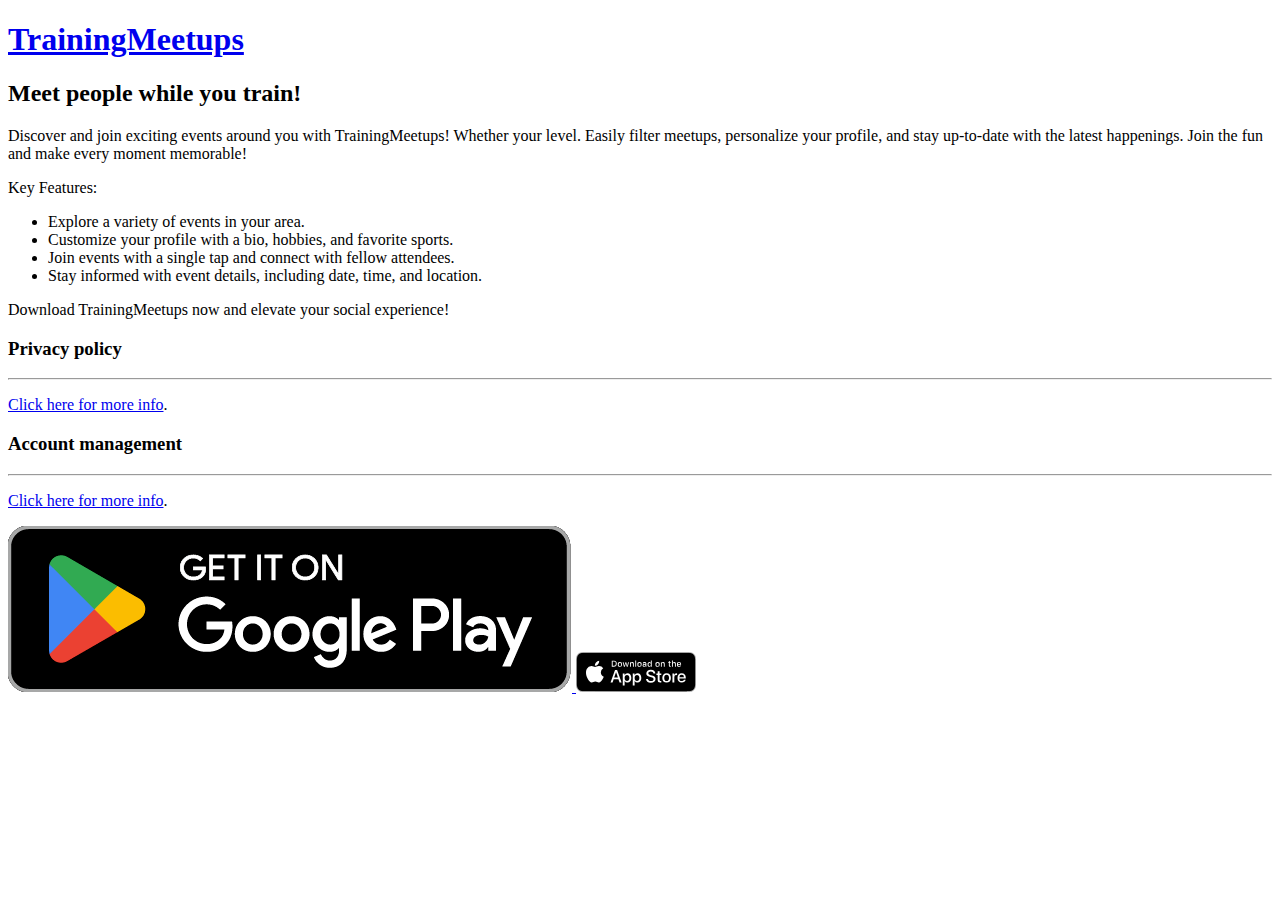
==== index.html @ a0927d87 "Create index.html" ====
<!DOCTYPE html>
<html lang="en-US">
  <head>
    <meta charset='utf-8'>
    <meta http-equiv="X-UA-Compatible" content="IE=edge">
    <meta name="viewport" content="width=device-width, initial-scale=1, maximum-scale=1">
    <link rel="stylesheet" href="/assets/css/style.css?v=fc5f175a786de7dc7ec1343162b3a50df57dc09a" media="screen" type="text/css">
    <link rel="stylesheet" href="/assets/css/print.css" media="print" type="text/css">
    <link rel="shortcut icon" type="image/x-icon" href="assets/images/favicon.ico"/>
   
 <title>TrainingMeetups</title>

  </head>

  <body>
    <header>
      <div class="inner">
        <a href="https://trainingmeetups.github.io/">
          <h1>TrainingMeetups</h1>
        </a>
        <h2>Meet people while you train!</h2>
      </div>
    </header>

    <div id="content-wrapper">
      <div class="inner clearfix">
        <section id="main-content">
          <p>Discover and join exciting events around you with TrainingMeetups! Whether your level. Easily filter meetups, personalize your profile, and stay up-to-date with the latest happenings. Join the fun and make every moment memorable!</p>

<p>Key Features:</p>
<ul>
  <li>Explore a variety of events in your area.</li>
  <li>Customize your profile with a bio, hobbies, and favorite sports.</li>
  <li>Join events with a single tap and connect with fellow attendees.</li>
  <li>Stay informed with event details, including date, time, and location.</li>
</ul>

<p>Download TrainingMeetups now and elevate your social experience!</p>

<h3 id="privacy-policy">Privacy policy</h3>

<hr />

<p><a href="privacyPolicy.html">Click here for more info</a>.</p>

<h3 id="account-management">Account management</h3>

<hr />

<p><a href="accountManagement.html">Click here for more info</a>.</p>

        </section>

        <aside id="sidebar">
            <a href="https://play.google.com/store/apps/details?id=com.xabierjauregi.trainingmeetups" target="_blank" class="buttonPlayStore" >
              <img src="assets/images/google-play-badge.png" alt="Get it on Google Play" />
            </a>
            <a href="https://apps.apple.com/app/id6478928822" target="_blank" class="buttonAppStore">
              <img src="assets/images/app-store-badge.svg" alt="Download on the App Store" />
            </a>
           

          

        </aside>
      </div>
    </div>

  </body>
</html>
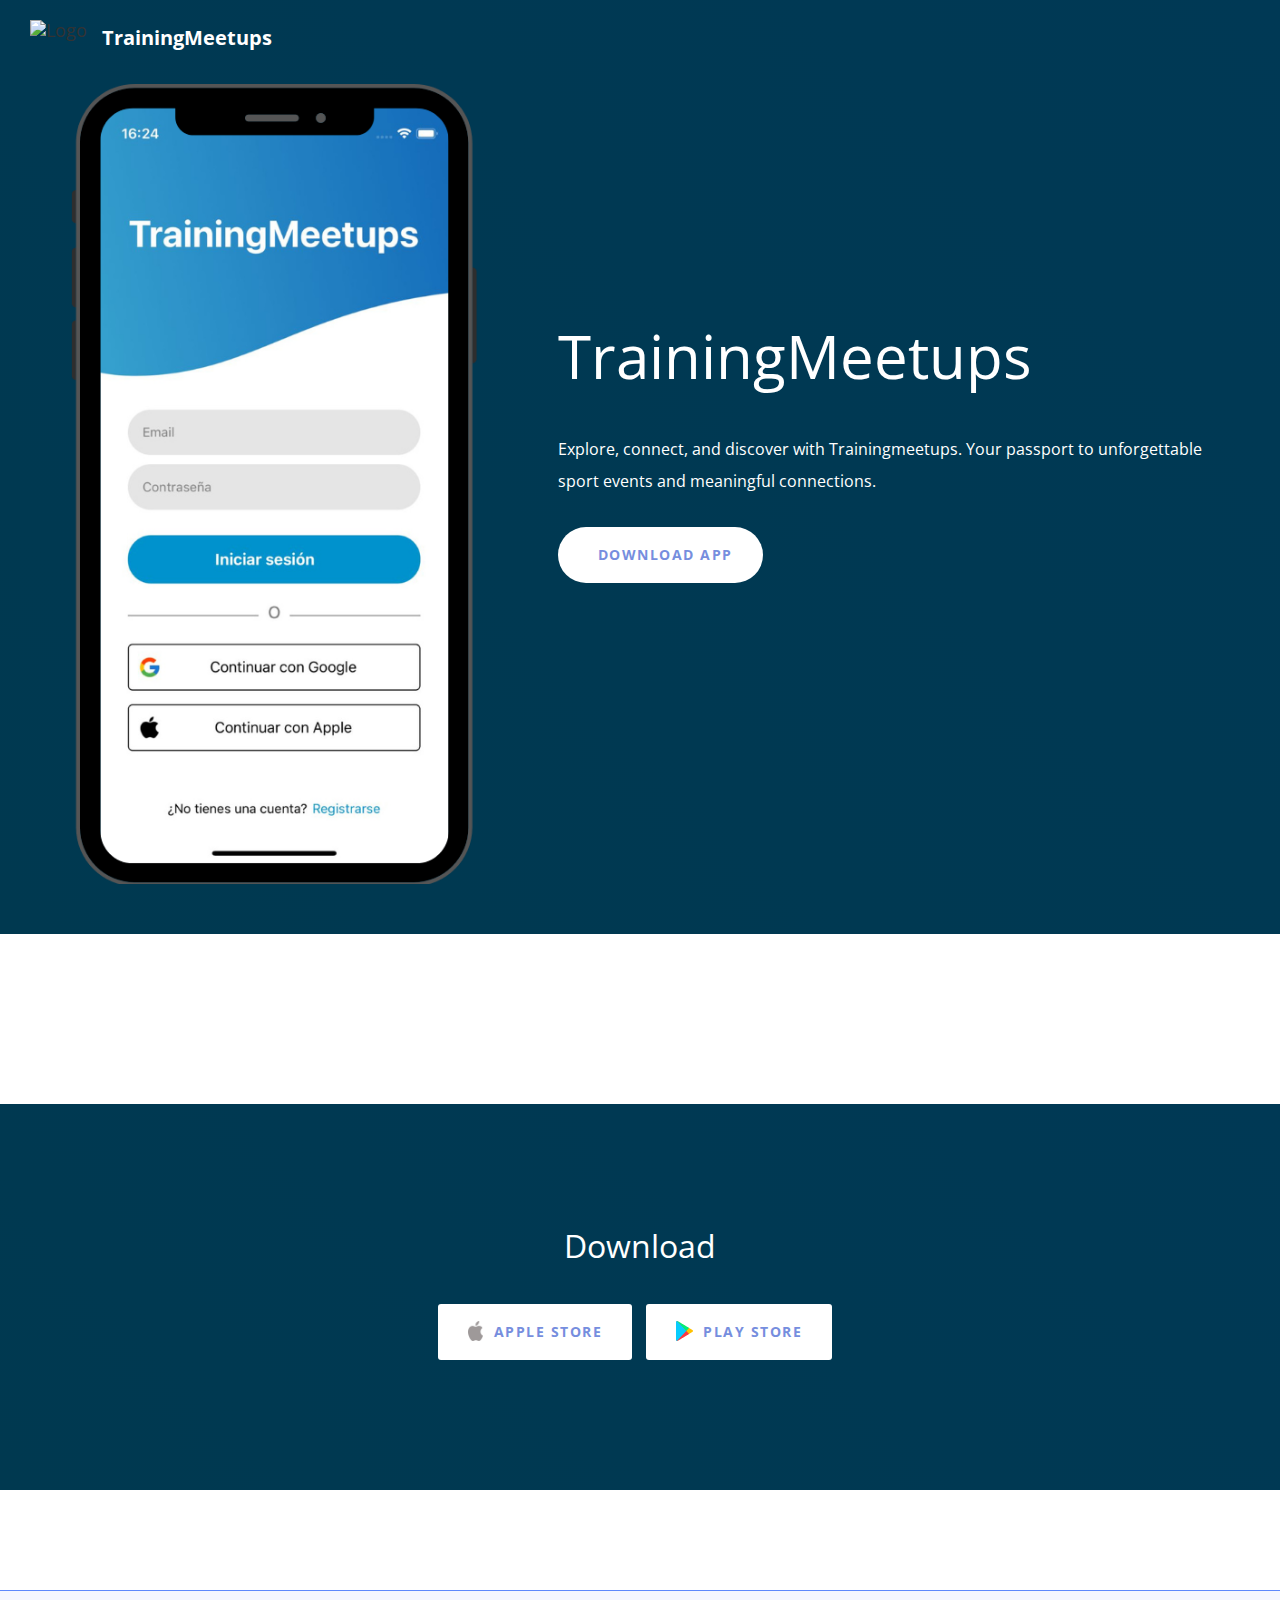
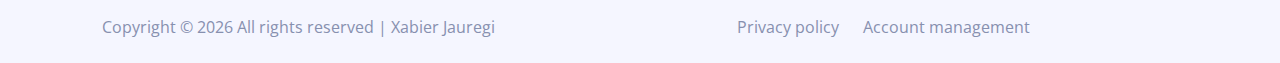
==== commit 3850be39: "update landing page and policy pages" ====
--- a/index.html
+++ b/index.html
@@ -1,71 +1,143 @@
+<!DOCTYPE html>
+<html class="no-js" lang="zxx">
+  <head>
+    <meta charset="utf-8" />
+    <meta name="author" content="Xabier Jauregi" />
+    <meta name="description" content="" />
+    <meta name="keywords" content="HTML,CSS,XML,JavaScript" />
+    <meta http-equiv="x-ua-compatible" content="ie=edge" />
+    <meta name="viewport" content="width=device-width, initial-scale=1.0" />
 
-<!DOCTYPE html>
-<html lang="en-US">
-  <head>
-    <meta charset='utf-8'>
-    <meta http-equiv="X-UA-Compatible" content="IE=edge">
-    <meta name="viewport" content="width=device-width, initial-scale=1, maximum-scale=1">
-    <link rel="stylesheet" href="/assets/css/style.css?v=fc5f175a786de7dc7ec1343162b3a50df57dc09a" media="screen" type="text/css">
-    <link rel="stylesheet" href="/assets/css/print.css" media="print" type="text/css">
-    <link rel="shortcut icon" type="image/x-icon" href="assets/images/favicon.ico"/>
-   
- <title>TrainingMeetups</title>
+    <title>TrainingMeetups</title>
 
+    <link
+      rel="shortcut icon"
+      type="image/ico"
+      href="assets/images/favicon.ico"
+    />
+    <link rel="stylesheet" href="css/bootstrap.min.css" />
+    <link rel="stylesheet" href="css/owl.carousel.min.css" />
+    <link rel="stylesheet" href="css/linearicons.css" />
+    <link rel="stylesheet" href="css/magnific-popup.css" />
+    <link rel="stylesheet" href="css/animate.css" />
+    <link rel="stylesheet" href="css/normalize.css" />
+    <link rel="stylesheet" href="style.css" />
+    <link rel="stylesheet" href="css/responsive.css" />
+    <script src="js/vendor/modernizr-2.8.3.min.js"></script>
   </head>
 
-  <body>
-    <header>
-      <div class="inner">
-        <a href="https://trainingmeetups.github.io/">
-          <h1>TrainingMeetups</h1>
+  <body data-spy="scroll" data-target=".mainmenu-area">
+
+    <nav class="mainmenu-area" data-spy="affix" data-offset-top="200">
+      <div class="container-fluid">
+        <div class="navbar-header">
+
+          <a class="navbar-brand" >
+            <img src="assets/images/favicon.ico" alt="Logo"/>
+           
         </a>
-        <h2>Meet people while you train!</h2>
+        <div class="logo-label-container" >
+          <label class="navbar-brand-label" >TrainingMeetups</label>
+        </div>
+        </div>
+      </div>
+    </nav>
+    <!-- MainMenu-Area-End -->
+    <!-- Home-Area -->
+    <header class="home-area overlay" id="home_page">
+      <div class="container">
+        <div class="row">
+          <div class="col-xs-12 hidden-sm col-md-5">
+            <figure class="mobile-image wow fadeInUp" data-wow-delay="0.2s">
+              <img class="header-img"  src="assets/images/header-mobile.png" alt="" />
+            </figure>
+          </div>
+          <div class="col-xs-12 col-md-7">
+            <div class="space-80 hidden-xs"></div>
+            <h1 class="wow fadeInUp" data-wow-delay="0.4s">TrainingMeetups</h1>
+            <div class="space-20"></div>
+            <div class="desc wow fadeInUp" data-wow-delay="0.6s">
+              <p>
+                Explore, connect, and discover with Trainingmeetups. Your
+                passport to unforgettable sport events and meaningful
+                connections.
+              </p>
+            </div>
+            <div class="space-20"></div>
+            <a href="#download-area-id" class="bttn-white wow fadeInUp" data-wow-delay="0.8s"
+              ><i class="lnr lnr-download"></i>Download App</a
+            >
+          </div>
+        </div>
       </div>
     </header>
+    <!-- Home-Area-End -->
 
-    <div id="content-wrapper">
-      <div class="inner clearfix">
-        <section id="main-content">
-          <p>Discover and join exciting events around you with TrainingMeetups! Whether your level. Easily filter meetups, personalize your profile, and stay up-to-date with the latest happenings. Join the fun and make every moment memorable!</p>
-
-<p>Key Features:</p>
-<ul>
-  <li>Explore a variety of events in your area.</li>
-  <li>Customize your profile with a bio, hobbies, and favorite sports.</li>
-  <li>Join events with a single tap and connect with fellow attendees.</li>
-  <li>Stay informed with event details, including date, time, and location.</li>
-</ul>
-
-<p>Download TrainingMeetups now and elevate your social experience!</p>
-
-<h3 id="privacy-policy">Privacy policy</h3>
-
-<hr />
-
-<p><a href="privacyPolicy.html">Click here for more info</a>.</p>
-
-<h3 id="account-management">Account management</h3>
-
-<hr />
-
-<p><a href="accountManagement.html">Click here for more info</a>.</p>
-
-        </section>
-
-        <aside id="sidebar">
-            <a href="https://play.google.com/store/apps/details?id=com.xabierjauregi.trainingmeetups" target="_blank" class="buttonPlayStore" >
-              <img src="assets/images/google-play-badge.png" alt="Get it on Google Play" />
-            </a>
-            <a href="https://apps.apple.com/app/id6478928822" target="_blank" class="buttonAppStore">
-              <img src="assets/images/app-store-badge.svg" alt="Download on the App Store" />
-            </a>
+    <!-- Download-Area -->
+    <div id="download-area-id" class="download-area overlay">
+      <div class="container">
+        <div class="row">
+          <div class="col-xs-12 col-md-12 section-padding">
+            <h3 class="white-color text-center">Download</h3>
+            <div class="space-20"></div>
+           <div class="col-xs-12 col-md-12 d-flex  text-center" >
+             <a href="https://apps.apple.com/app/id6478928822" class="bttn-white sq" target="_blank"
+              ><img src="assets/images/apple-icon.png" alt="apple icon" /> Apple
+              Store</a
+            >
+            <a href="https://play.google.com/store/apps/details?id=com.xabierjauregi.trainingmeetups" target="_blank" class="bttn-white sq"
+              ><img
+                src="assets/images/play-store-icon.png"
+                alt="Play Store Icon"
+              />
+              Play Store</a
+            >
+           </div>
            
-
-          
-
-        </aside>
+          </div>
+        </div>
       </div>
     </div>
+    <!-- Download-Area-End -->
 
+    <!-- Footer-Area -->
+    <footer class="footer-area" id="contact_page">
+      <!-- Footer-Bootom -->
+      <div class="footer-bottom">
+        <div class="container">
+          <div class="row">
+            <div class="col-xs-12 col-md-5">
+              <span
+                >Copyright &copy;
+                <script>
+                  document.write(new Date().getFullYear());
+                </script>
+                All rights reserved | Xabier Jauregi
+              <div class="space-30 hidden visible-xs"></div>
+            </div>
+            <div class="col-xs-12 col-md-7">
+              <div class="footer-menu">
+                <ul>
+                  <li><a href="privacyPolicy.html">Privacy policy</a></li> 
+                  <li><a href="accountManagement.html">Account management</a></li> 
+                </ul>
+              </div>
+            </div>
+          </div>
+        </div>
+      </div>
+      <!-- Footer-Bootom-End -->
+    </footer>
+    <!-- Footer-Area-End -->
+    <!--Vendor-JS-->
+    <script src="js/vendor/jquery-1.12.4.min.js"></script>
+    <script src="js/vendor/jquery-ui.js"></script>
+    <script src="js/vendor/bootstrap.min.js"></script>
+
+    <script src="js/owl.carousel.min.js"></script>
+    <script src="js/scrollUp.min.js"></script>
+    <script src="js/wow.min.js"></script>
+
+    <script src="js/main.js"></script>
   </body>
 </html>
--- a/style.css
+++ b/style.css
@@ -0,0 +1,702 @@
+@import url("https://fonts.googleapis.com/css?family=Open+Sans:300,400,400i,600,700,800");
+
+* {
+  outline: none;
+}
+
+a {
+  text-decoration: none;
+  outline: none;
+  -webkit-transition: 0.4s;
+  -o-transition: 0.4s;
+  transition: 0.4s;
+  color: #333333;
+}
+
+input:focus,
+button:focus,
+a:focus,
+a:hover {
+  text-decoration: none;
+  outline: none;
+  color: #768ede;
+}
+
+img {
+  max-width: 100%;
+  height: auto;
+}
+
+h1,
+h2,
+h3,
+h4,
+h5,
+h6 {
+  margin: 0 0 15px;
+  font-weight: 400;
+  line-height: 1.4em;
+}
+
+h1 {
+  font-size: 60px;
+}
+
+h2 {
+  font-size: 50px;
+}
+
+h3 {
+  font-size: 32px;
+}
+
+body {
+  font-family: "Open Sans", sans-serif;
+  font-weight: 400;
+  font-size: 16px;
+  line-height: 32px;
+  color: #8790af;
+  display: flex;
+  flex-direction: column;
+}
+
+input:-webkit-autofill,
+input:-webkit-autofill:hover,
+input:-webkit-autofill:focus {
+  -webkit-box-shadow: 0 0 0px 1000px white inset !important;
+}
+
+.bttn-white {
+  position: relative;
+  background: rgb(72, 44, 191);
+  background: -webkit-linear-gradient(
+    45deg,
+    rgba(0, 57, 80, 1) 0%,
+    rgba(0, 57, 85) 100%
+  );
+  background: -o-linear-gradient(
+    45deg,
+    rgba(0, 57, 80, 1) 0%,
+    rgba(0, 57, 85) 100%
+  );
+  background: linear-gradient(
+    45deg,
+    rgba(0, 57, 80, 1) 0%,
+    rgba(0, 57, 85) 100%
+  );
+  filter: progid:DXImageTransform.Microsoft.gradient( startColorstr='#482cbf', endColorstr='#6ac6f0', GradientType=1);
+  overflow: hidden;
+  z-index: 1;
+  margin-right: 10px;
+  border: none;
+}
+
+.bttn-white img {
+  height: 20px;
+  margin-right: 5px;
+  margin-top: -5px;
+  display: inline-block;
+}
+
+.bttn-white:before {
+  content: "";
+  position: absolute;
+  left: 0;
+  top: 0;
+  width: 100%;
+  height: 100%;
+  background-color: #ffffff;
+  z-index: -1;
+  -webkit-transition: 0.3s;
+  -o-transition: 0.3s;
+  transition: 0.3s;
+  opacity: 1;
+}
+
+.bttn-white.active,
+.bttn-white:hover {
+  color: #ffffff;
+}
+
+.bttn-white.active:before,
+.bttn-white:hover:before {
+  opacity: 0;
+}
+
+.bttn-default,
+.bttn-white {
+  padding: 12px 30px;
+  background-color: #ffffff;
+  display: inline-block;
+  color: #768ede;
+  text-transform: uppercase;
+  border-radius: 50px;
+  letter-spacing: 1.5px;
+  font-weight: 700;
+  font-size: 14px;
+  -webkit-transition: 0.3s;
+  -o-transition: 0.3s;
+  transition: 0.3s;
+  border: none;
+}
+
+.bttn-default .lnr,
+.bttn-white .lnr {
+  margin-right: 10px;
+}
+
+.bttn-default {
+  padding: 12px 40px;
+  /* Permalink - use to edit and share this gradient: http://colorzilla.com/gradient-editor/#482cbf+0,6ac6f0+100 */
+  background: rgb(72, 44, 191);
+  /* Old browsers */
+  /* FF3.6-15 */
+  background: -webkit-linear-gradient(
+    45deg,
+    rgba(0, 57, 80, 1) 0%,
+    rgba(0, 57, 85) 100%
+  );
+  /* Chrome10-25,Safari5.1-6 */
+  background: -o-linear-gradient(
+    45deg,
+    rgba(0, 57, 80, 1) 0%,
+    rgba(0, 57, 85) 100%
+  );
+  background: linear-gradient(
+    45deg,
+    rgba(0, 57, 80, 1) 0%,
+    rgba(0, 57, 85) 100%
+  );
+  /* W3C, IE10+, FF16+, Chrome26+, Opera12+, Safari7+ */
+  filter: progid:DXImageTransform.Microsoft.gradient( startColorstr='#482cbf', endColorstr='#6ac6f0', GradientType=1);
+  color: #ffffff;
+  -webkit-box-shadow: 0 0 0 0 rgba(0, 0, 0, 0.1);
+  box-shadow: 0 0 0 0 rgba(0, 0, 0, 0.1);
+  -webkit-transform: translateY(0);
+  -ms-transform: translateY(0);
+  transform: translateY(0);
+}
+
+.bttn-default:hover {
+  color: #ffffff;
+  -webkit-box-shadow: 0 25px 50px -20px rgba(0, 0, 0, 0.6);
+  box-shadow: 0 25px 50px -20px rgba(0, 0, 0, 0.6);
+  -webkit-transform: translateY(-5px);
+  -ms-transform: translateY(-5px);
+  transform: translateY(-5px);
+}
+
+.sq {
+  border-radius: 3px !important;
+}
+
+.section-padding-top {
+  padding-top: 120px;
+}
+
+.section-padding {
+  padding-top: 120px;
+  padding-bottom: 120px;
+}
+
+.upper {
+  text-transform: uppercase;
+}
+
+.angle,
+.overlay {
+  position: relative;
+  z-index: 1;
+}
+
+.overlay:before {
+  content: "";
+
+  left: 0;
+  top: 0;
+  width: 100%;
+  height: 100%;
+  /* Permalink - use to edit and share this gradient: http://colorzilla.com/gradient-editor/#482cbf+0,6ac6f0+100 */
+  background: rgb(72, 44, 191);
+  /* Old browsers */
+  /* FF3.6-15 */
+  background: -webkit-linear-gradient(
+    45deg,
+    rgba(0, 57, 80, 1) 0%,
+    rgba(0, 57, 85) 100%
+  );
+  /* Chrome10-25,Safari5.1-6 */
+  background: -o-linear-gradient(
+    45deg,
+    rgba(0, 57, 80, 1) 0%,
+    rgba(0, 57, 85) 100%
+  );
+  background: linear-gradient(
+    45deg,
+    rgba(0, 57, 80, 1) 0%,
+    rgba(0, 57, 85) 100%
+  );
+  /* W3C, IE10+, FF16+, Chrome26+, Opera12+, Safari7+ */
+  filter: progid:DXImageTransform.Microsoft.gradient( startColorstr='#482cbf', endColorstr='#6ac6f0', GradientType=1);
+  opacity: 0.8;
+  /* IE6-9 fallback on horizontal gradient */
+  z-index: -2;
+}
+
+.angle:after {
+  content: "";
+  position: absolute;
+  left: 0;
+  bottom: 0;
+  width: 100%;
+  height: 150px;
+  background: rgba(0, 0, 0, 0) -webkit-linear-gradient(
+      left bottom,
+      #ffffff 50%,
+      transparent 50%
+    ) repeat scroll 0 0;
+  background: rgba(0, 0, 0, 0) -webkit-gradient(
+      linear,
+      left bottom,
+      right top,
+      color-stop(50%, #ffffff),
+      color-stop(50%, transparent)
+    ) repeat scroll 0 0;
+  background: rgba(0, 0, 0, 0) -o-linear-gradient(
+      left bottom,
+      #ffffff 50%,
+      transparent 50%
+    ) repeat scroll 0 0;
+  background: rgba(0, 0, 0, 0)
+    linear-gradient(to right top, #ffffff 50%, transparent 50%) repeat scroll 0
+    0;
+  z-index: -1;
+}
+
+.dark-color {
+  color: #434345;
+}
+
+.blue-color {
+  color: #5e88fc;
+}
+
+.white-color {
+  color: #ffffff !important;
+}
+
+.gray-bg {
+  background-color: #f5f6ff;
+}
+
+.mainmenu-area {
+  position: absolute;
+  left: 0;
+  top: 0;
+  width: 100%;
+  z-index: 9999;
+  padding: 20px 140px 15px 0;
+  background: transparent;
+  -webkit-transition: 0.3s;
+  -o-transition: 0.3s;
+  transition: 0.3s;
+}
+
+.mainmenu-area:before {
+  content: "";
+  position: absolute;
+  left: 0;
+  top: 0;
+  width: 100%;
+  height: 100%;
+  background: rgb(72, 44, 191);
+  background: -webkit-linear-gradient(
+    45deg,
+    rgba(0, 57, 80, 1) 0%,
+    rgba(0, 57, 85) 100%
+  );
+  background: -o-linear-gradient(
+    45deg,
+    rgba(0, 57, 80, 1) 0%,
+    rgba(0, 57, 85) 100%
+  );
+  background: linear-gradient(
+    45deg,
+    rgba(0, 57, 80, 1) 0%,
+    rgba(0, 57, 85) 100%
+  );
+  filter: progid:DXImageTransform.Microsoft.gradient( startColorstr='#482cbf', endColorstr='#6ac6f0', GradientType=1);
+  z-index: -1;
+  opacity: 0;
+  -webkit-transition: 0.3s;
+  -o-transition: 0.3s;
+  transition: 0.3s;
+}
+
+.mainmenu-area.affix {
+  position: fixed;
+  top: 0;
+}
+
+.mainmenu-area.affix:before {
+  opacity: 1;
+}
+
+.mainmenu-area ul.mainmenu {
+  text-align: center;
+  float: none;
+  display: block;
+}
+
+.mainmenu-area ul.mainmenu li {
+  float: none;
+  display: inline-block;
+  text-align: center;
+}
+
+.mainmenu-area ul.nav.navbar-nav li a {
+  color: #ffffff;
+  padding: 10px 2px;
+  text-transform: capitalize;
+  background: transparent;
+  font-weight: 600;
+  border-bottom: 2px solid transparent;
+  margin: 0 15px;
+}
+
+.mainmenu-area ul.nav.navbar-nav li a:hover,
+.mainmenu-area ul.nav.navbar-nav li.active a {
+  border-bottom-color: #ffffff;
+}
+
+.navbar-header {
+  display: flex;
+  flex-direction: row;
+}
+
+.mainmenu-area .navbar-brand {
+  height: auto;
+  padding: 0 15px;
+}
+
+.mainmenu-area .navbar-brand img {
+  height: 40px;
+}
+
+.mainmenu-area .logo-label-container {
+  color: #ffffff;
+  height: 40px;
+  display: flex;
+  align-items: center;
+}
+
+.mainmenu-area .navbar-brand-label {
+  color: #ffffff;
+  font-size: 20px;
+}
+
+.page-title .title {
+  position: relative;
+  display: inline-block;
+  text-transform: uppercase;
+  letter-spacing: 1.5px;
+  color: #8790af;
+  font-weight: 600;
+}
+
+.text-center.page-title .title:before,
+.page-title .title:after {
+  content: "";
+  width: 50px;
+  height: 1px;
+  display: inline-block;
+  background-color: #e1e1e1;
+  margin: 0 15px;
+  -webkit-transform: translateY(-4px);
+  -ms-transform: translateY(-4px);
+  transform: translateY(-4px);
+}
+
+.policy-area {
+  width: 100%;
+  height: 100%;
+  min-height: 100vh;
+  color: #ffffff;
+  padding-bottom: 50px;
+  background: rgb(72, 44, 191);
+  /* Old browsers */
+  /* FF3.6-15 */
+  background: -webkit-linear-gradient(
+    45deg,
+    rgba(0, 57, 80, 1) 0%,
+    rgba(0, 57, 85) 100%
+  );
+  /* Chrome10-25,Safari5.1-6 */
+  background: -o-linear-gradient(
+    45deg,
+    rgba(0, 57, 80, 1) 0%,
+    rgba(0, 57, 85) 100%
+  );
+  background: linear-gradient(
+    45deg,
+    rgba(0, 57, 80, 1) 0%,
+    rgba(0, 57, 85) 100%
+  );
+}
+
+.home-area {
+  width: 100%;
+  padding-top: 26vh;
+  color: #ffffff;
+  margin-bottom: 100px;
+  padding-bottom: 50px;
+
+  background: rgb(72, 44, 191);
+  /* Old browsers */
+  /* FF3.6-15 */
+  background: -webkit-linear-gradient(
+    45deg,
+    rgba(0, 57, 80, 1) 0%,
+    rgba(0, 57, 85) 100%
+  );
+  /* Chrome10-25,Safari5.1-6 */
+  background: -o-linear-gradient(
+    45deg,
+    rgba(0, 57, 80, 1) 0%,
+    rgba(0, 57, 85) 100%
+  );
+  background: linear-gradient(
+    45deg,
+    rgba(0, 57, 80, 1) 0%,
+    rgba(0, 57, 85) 100%
+  );
+}
+
+.home-area .mobile-image {
+  margin-right: 0;
+  margin-left: 0;
+  margin-top: -150px;
+}
+
+.home-area .header-img {
+  height: 800px;
+}
+
+.download-area {
+  background-repeat: no-repeat;
+  background-position: center center;
+  background-size: cover;
+  margin-top: 70px;
+  margin-bottom: 100px;
+  color: #ffffff;
+  background: rgb(72, 44, 191);
+  /* Old browsers */
+  /* FF3.6-15 */
+  background: -webkit-linear-gradient(
+    45deg,
+    rgba(0, 57, 80, 1) 0%,
+    rgba(0, 57, 85) 100%
+  );
+  /* Chrome10-25,Safari5.1-6 */
+  background: -o-linear-gradient(
+    45deg,
+    rgba(0, 57, 80, 1) 0%,
+    rgba(0, 57, 85) 100%
+  );
+  background: linear-gradient(
+    45deg,
+    rgba(0, 57, 80, 1) 0%,
+    rgba(0, 57, 85) 100%
+  );
+}
+
+.download-area .mobile-image {
+  margin-top: -106px;
+  margin-bottom: -200px;
+}
+
+.footer-area {
+  width: 100%;
+}
+
+.footer-box {
+  text-align: center;
+}
+
+.footer-box .box-icon {
+  width: 75px;
+  height: 75px;
+  margin: auto auto 30px auto;
+  text-align: center;
+  line-height: 75px;
+  color: #ffffff;
+  font-size: 20px;
+  /* Permalink - use to edit and share this gradient: http://colorzilla.com/gradient-editor/#482cbf+0,6ac6f0+100 */
+  background: rgb(72, 44, 191);
+  /* Old browsers */
+  /* FF3.6-15 */
+  background: -webkit-linear-gradient(
+    45deg,
+    rgba(0, 57, 80, 1) 0%,
+    rgba(0, 57, 85) 100%
+  );
+  /* Chrome10-25,Safari5.1-6 */
+  background: -o-linear-gradient(
+    45deg,
+    rgba(0, 57, 80, 1) 0%,
+    rgba(0, 57, 85) 100%
+  );
+  background: linear-gradient(
+    45deg,
+    rgba(0, 57, 80, 1) 0%,
+    rgba(0, 57, 85) 100%
+  );
+  /* W3C, IE10+, FF16+, Chrome26+, Opera12+, Safari7+ */
+  filter: progid:DXImageTransform.Microsoft.gradient( startColorstr='#482cbf', endColorstr='#6ac6f0', GradientType=1);
+  border-radius: 100%;
+  position: relative;
+  z-index: 1;
+  -webkit-transition: 0.3s;
+  -o-transition: 0.3s;
+  transition: 0.3s;
+}
+
+.footer-box .box-icon:before {
+  content: "";
+  position: absolute;
+  left: 4px;
+  top: 4px;
+  width: calc(100% - 8px);
+  height: calc(100% - 8px);
+  border: 2px solid #ffffff;
+  border-radius: 100%;
+  z-index: -1;
+  -webkit-transition: 0.3s;
+  -o-transition: 0.3s;
+  transition: 0.3s;
+}
+
+.footer-box:hover .box-icon {
+  color: #5e88fc;
+}
+
+.footer-box:hover .box-icon:before {
+  background-color: #ffffff;
+}
+
+.footer-bottom {
+  padding: 20px 0;
+  background-color: #f5f6ff;
+  border-top: 1px solid #5e88fc;
+}
+
+.footer-bottom .footer-menu ul {
+  list-style: none;
+  margin: 0;
+  padding: 0;
+  text-align: right;
+}
+
+.footer-bottom .footer-menu ul li {
+  display: inline-block;
+}
+
+.footer-bottom .footer-menu ul li a {
+  padding: 10px;
+  color: #8790af;
+}
+
+.footer-bottom .footer-menu ul li a:hover {
+  color: #5e88fc;
+}
+
+#scrollUp {
+  right: 0;
+  bottom: 0;
+  height: 60px;
+  width: 60px;
+  text-align: center;
+  line-height: 60px;
+  font-size: 30px;
+  color: #5e88fc;
+}
+
+.post-single:after {
+  content: "";
+  clear: both;
+  display: table;
+}
+
+.post-single {
+  padding: 30px;
+  border-radius: 3px;
+  -webkit-box-shadow: 0 0 20px 0 rgba(0, 0, 0, 0.1);
+  box-shadow: 0 0 20px 0 rgba(0, 0, 0, 0.1);
+  margin-bottom: 30px;
+}
+
+.single-post .post-single {
+  -webkit-box-shadow: none;
+  box-shadow: none;
+}
+
+.single-post .post-single .post-media {
+  -webkit-box-shadow: 0 0 20px 0 rgba(0, 0, 0, 0.1);
+  box-shadow: 0 0 20px 0 rgba(0, 0, 0, 0.1);
+  padding: 30px;
+  margin-bottom: 30px;
+}
+
+.post-single.sticky .post-media {
+  width: 55%;
+  float: left;
+  margin-right: 60px;
+}
+
+.post-single .post-media {
+  overflow: hidden;
+  border-radius: 3px;
+}
+
+.post-single .post-media img {
+  width: 100%;
+}
+
+.post-single .post-meta {
+  overflow: hidden;
+  margin-top: 20px;
+  margin-bottom: 20px;
+}
+
+.post-single .post-body .post-meta .post-tags {
+  float: left;
+}
+
+.post-single .post-body .post-meta .post-date {
+  float: right;
+}
+
+.post-single .post-body h4 {
+  font-size: 22px;
+  margin-bottom: 20px;
+}
+
+.post-single .post-body .read-more {
+  margin-top: 10px;
+  display: inline-block;
+  text-transform: uppercase;
+  letter-spacing: 2px;
+  font-weight: 700;
+  font-size: 14px;
+  color: #768ede;
+}
+
+.post-single .post-body .read-more:after {
+  content: "\e87a";
+  font-family: "Linearicons-Free";
+  margin-left: 5px;
+}
+
+.google-link {
+  color: #ffffff;
+}
--- a/css/responsive.css
+++ b/css/responsive.css
@@ -0,0 +1,262 @@
+/*-- Space-Class --*/
+
+[class|="space"] {
+  display: block;
+  width: 100%;
+  overflow: hidden;
+}
+
+.space-10 {
+  height: 10px;
+}
+
+.space-20 {
+  height: 20px;
+}
+
+.space-30 {
+  height: 30px;
+}
+
+.space-40 {
+  height: 40px;
+}
+
+.space-50 {
+  height: 50px;
+}
+
+.space-60 {
+  height: 60px;
+}
+
+.space-70 {
+  height: 70px;
+}
+
+.space-80 {
+  height: 80px;
+}
+
+.space-90 {
+  height: 90px;
+}
+
+.space-100 {
+  height: 100px;
+}
+
+/* Medium Layout: 1280px. */
+
+@media only screen and (min-width: 992px) and (max-width: 1280px) {
+  .mainmenu-area ul.nav.navbar-nav li a {
+    margin: 0 10px;
+  }
+  .feature-area,
+  .testimonial-area,
+  .video-area,
+  .progress-area {
+    background-image: none;
+    margin-bottom: 0;
+  }
+  .testimonial-area {
+    padding: 100px 0;
+  }
+  .team-slide .owl-controls .owl-nav {
+    text-align: center;
+  }
+  .team-slide .owl-controls .owl-nav > div {
+    position: static;
+    display: inline-block;
+    margin: 30px 15px 15px 15px;
+  }
+  .footer-bottom .footer-menu ul,
+  .footer-area {
+    text-align: center;
+  }
+  .angle:after {
+    height: 80px;
+  }
+}
+
+/* Tablet Layout: 768px. */
+
+@media only screen and (min-width: 768px) and (max-width: 991px) {
+  .home-area {
+    padding: 100px 0;
+    margin-bottom: 0;
+  }
+  .mainmenu-area ul.nav.navbar-nav li a {
+    margin: 0 10px;
+  }
+  .video-area,
+  .progress-area {
+    background-image: none;
+  }
+  .mobile-image {
+    display: none !important;
+  }
+  .feature-area,
+  .video-area,
+  .progress-area {
+    background-image: none;
+    margin-bottom: 0;
+    margin-top: 0;
+  }
+  .testimonial-area {
+    padding: 60px 0;
+  }
+
+  .video-photo {
+    margin-bottom: 60px;
+  }
+  .team-slide .owl-controls .owl-nav {
+    text-align: center;
+  }
+  .team-slide .owl-controls .owl-nav > div {
+    position: static;
+    display: inline-block;
+    margin: 30px 15px 15px 15px;
+  }
+  .footer-bottom .footer-menu ul,
+  .footer-area {
+    text-align: center;
+  }
+  .angle:after {
+    height: 80px;
+  }
+}
+
+/* Mobile Layout: 320px. */
+
+@media only screen and (max-width: 767px) {
+  body {
+    font-size: 14px;
+  }
+  h1 {
+    font-size: 40px;
+  }
+  h3 {
+    font-size: 22px;
+  }
+  .bttn-white {
+    padding: 8px 30px;
+  }
+  .section-padding {
+    padding-top: 60px;
+    padding-bottom: 60px;
+  }
+  .angle:after {
+    height: 60px;
+  }
+  /*-- Main-Menu-Style --*/
+  .mainmenu-area {
+    padding: 15px 0;
+  }
+  .mainmenu-area:before {
+    opacity: 0.9;
+  }
+
+  .mainmenu-area #primary_menu {
+    overflow-y: auto;
+    max-height: 80vh;
+  }
+  .mainmenu-area #primary_menu ul.nav.navbar-nav li {
+    display: block;
+  }
+  .mainmenu-area #primary_menu ul.nav.navbar-nav li a {
+    padding: 15px;
+    border: none;
+  }
+  .mainmenu-area #primary_menu ul.nav.navbar-nav li.active a,
+  .mainmenu-area #primary_menu ul.nav.navbar-nav li a:hover {
+    background-color: #ffffff;
+    color: #5e88fc;
+  }
+  /*-- Home-Area --*/
+  .home-area {
+    padding-top: 120px;
+    padding-bottom: 100px;
+    margin-bottom: 0;
+  }
+  .mobile-image {
+    display: none !important;
+  }
+  .feature-area,
+  .video-area,
+  .progress-area {
+    background-image: none;
+    margin-bottom: 0;
+    margin-top: 0;
+  }
+  .testimonial-area {
+    padding: 60px 0;
+  }
+  .team-slide .owl-controls .owl-nav {
+    text-align: center;
+  }
+  .team-slide .owl-controls .owl-nav > div {
+    position: static;
+    display: inline-block;
+    margin: 30px 15px 15px 15px;
+  }
+  .gallery-slide {
+    margin-bottom: 60px;
+  }
+  .gallery-slide .item {
+    margin: 85px 25px 90px 30px;
+  }
+  .gallery-slide .owl-controls {
+    position: static;
+    margin-top: 30px;
+    width: 100%;
+    text-align: center;
+  }
+  .footer-bottom .footer-menu ul,
+  .footer-area {
+    text-align: center;
+  }
+  .subscribe-form {
+    padding: 20px;
+  }
+  .subscribe-form form .bttn-white {
+    position: static;
+    margin-top: 20px;
+  }
+  .subscribe-form form .control {
+    padding-right: 15px;
+  }
+
+  .post-single.sticky .post-media {
+    margin-right: 0;
+    float: none;
+    width: 100%;
+  }
+
+  .form-double .box {
+    width: 100%;
+    float: none;
+  }
+  .post-single {
+    padding: 20px;
+  }
+  .post-single h2 {
+    font-size: 26px;
+  }
+  .post-single blockquote {
+    padding: 10px;
+    font-size: 14px;
+  }
+  .comments-list .comment {
+    padding-left: 0;
+  }
+  .comments-list .comment .comment-pic {
+    position: static;
+    margin-bottom: 30px;
+  }
+}
+
+/* Wide Mobile Layout: 480px. */
+
+@media only screen and (min-width: 480px) and (max-width: 767px) {
+}
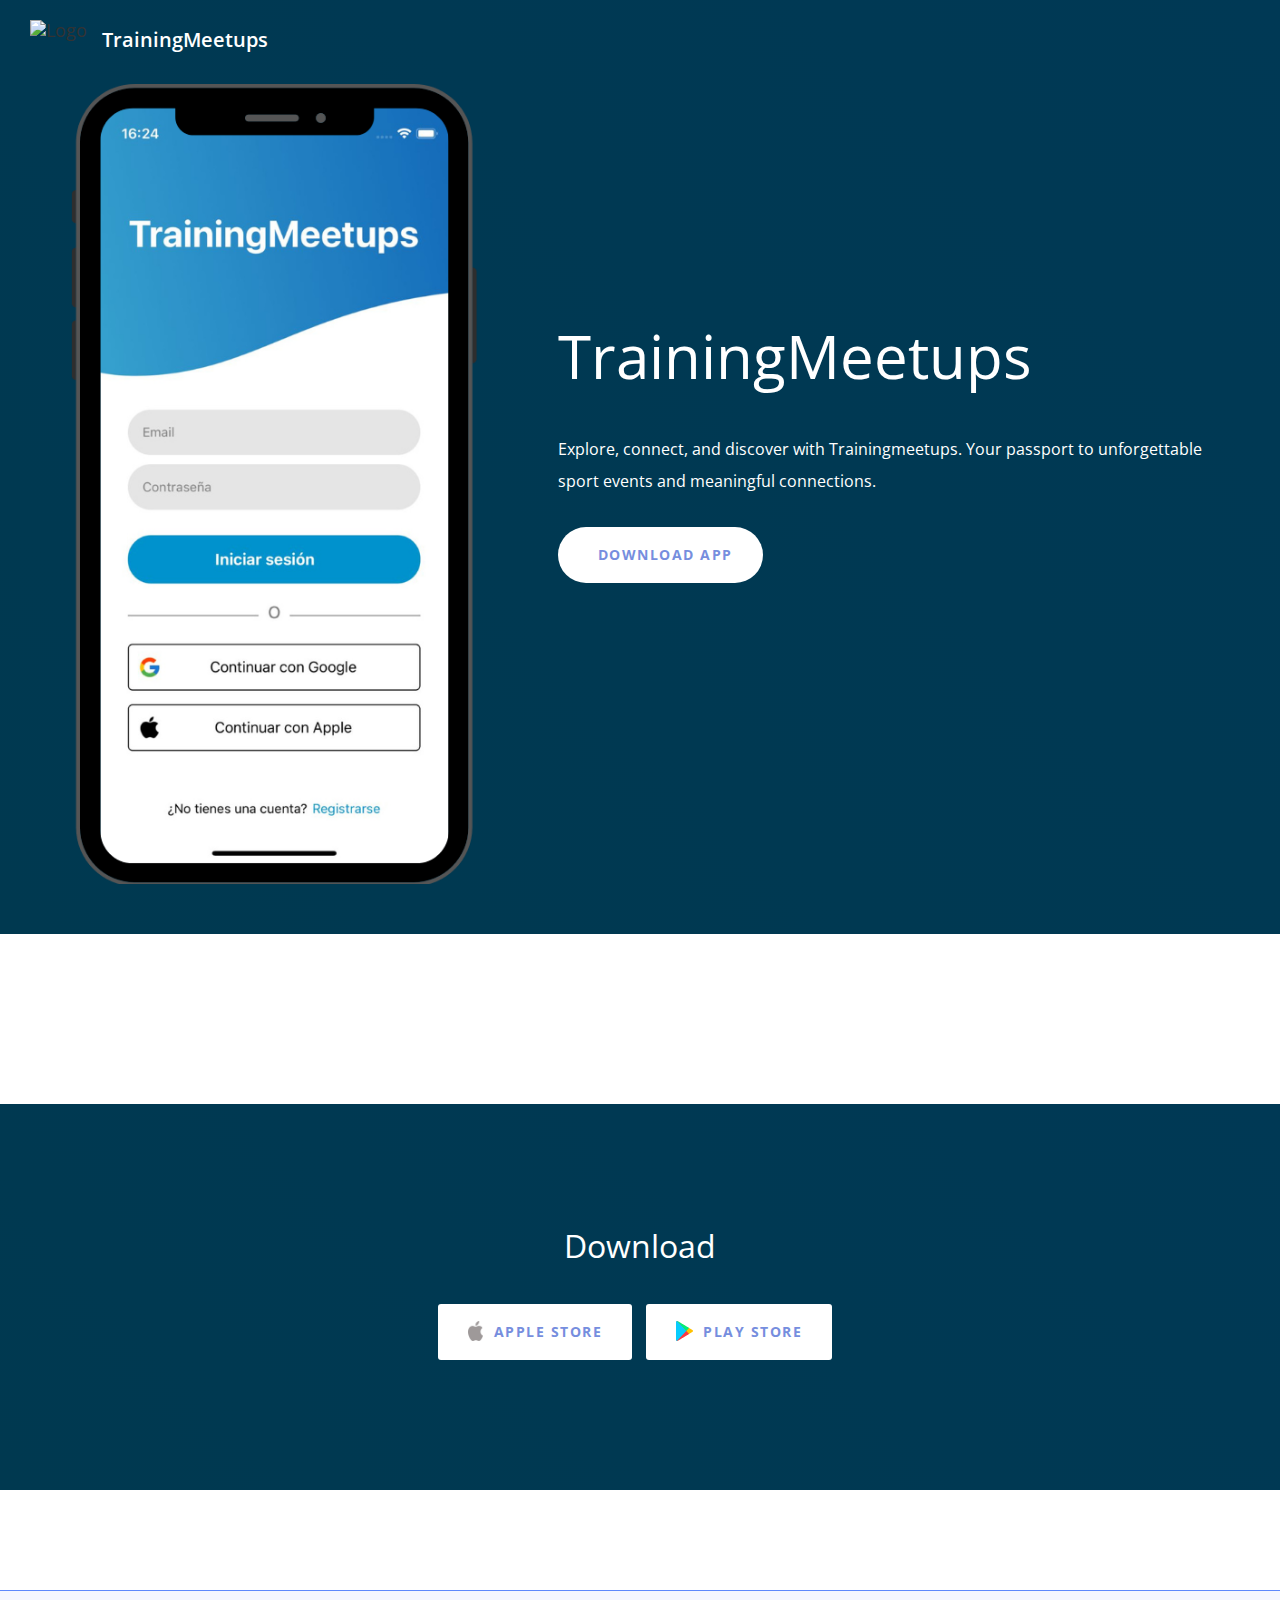
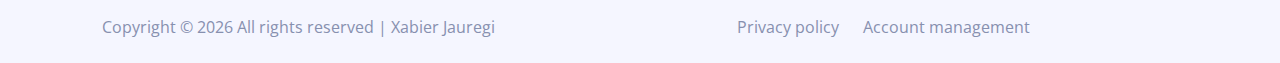
==== commit 0453992f: "minor updates" ====
--- a/index.html
+++ b/index.html
@@ -37,7 +37,7 @@
            
         </a>
         <div class="logo-label-container" >
-          <label class="navbar-brand-label" >TrainingMeetups</label>
+          <span class="navbar-brand-label" >TrainingMeetups</span>
         </div>
         </div>
       </div>
--- a/style.css
+++ b/style.css
@@ -393,6 +393,7 @@
 .mainmenu-area .navbar-brand-label {
   color: #ffffff;
   font-size: 20px;
+  font-weight: 600;
 }
 
 .page-title .title {
